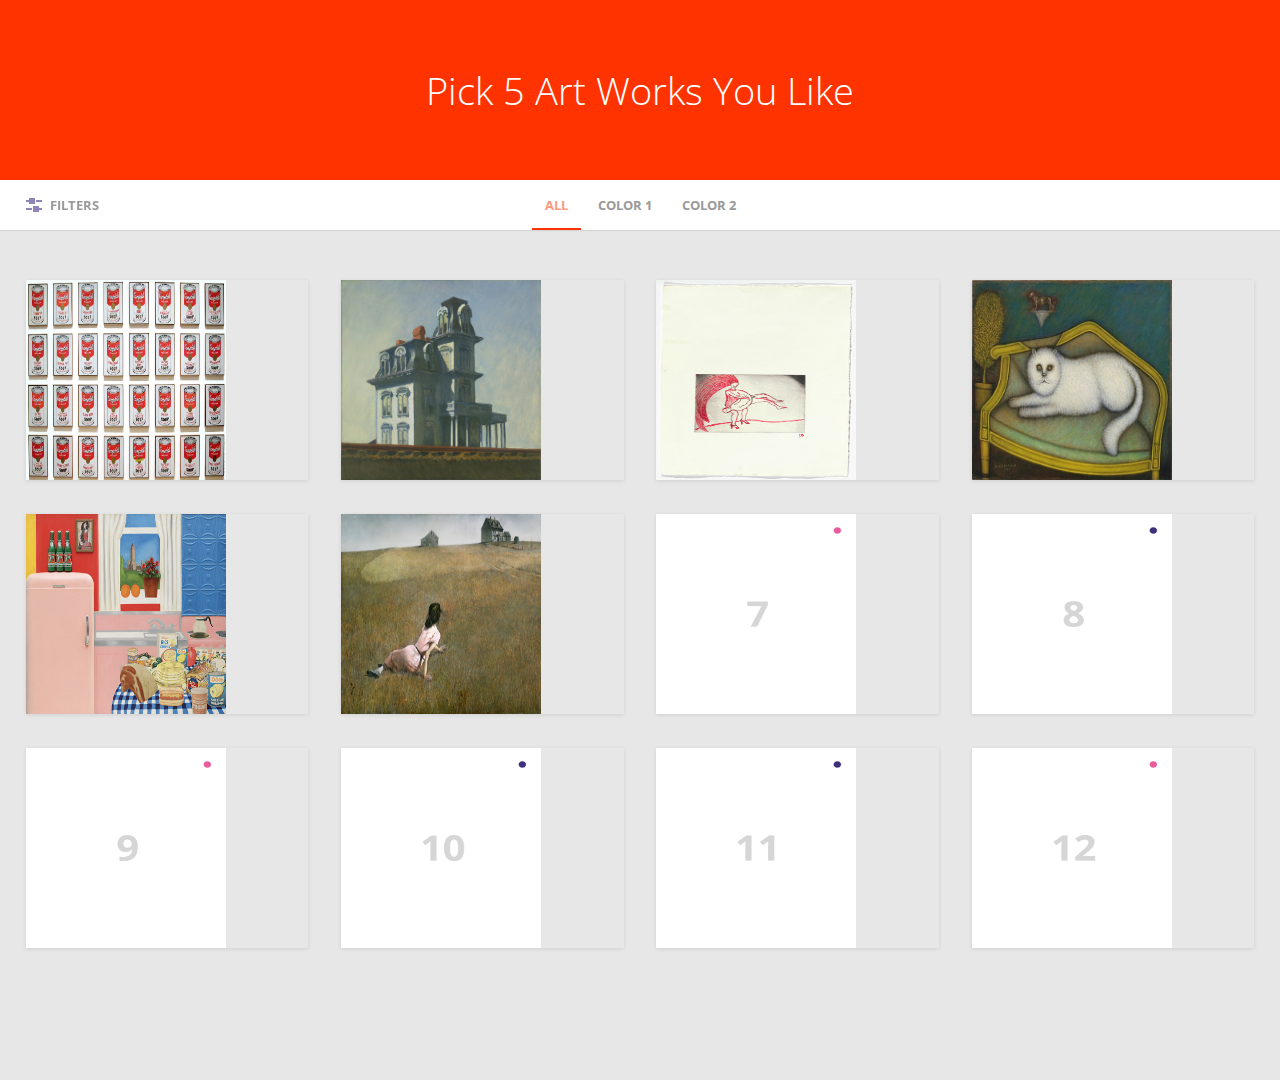
==== index_Mar16.html @ f7242a7c "Hello World" ====
<!doctype html>
<html lang="en" class="no-js">
<head>
	<meta charset="UTF-8">
	<meta name="viewport" content="width=device-width, initial-scale=1">

	<link href='http://fonts.googleapis.com/css?family=Open+Sans:400,300,600,700' rel='stylesheet' type='text/css'>

	<link rel="stylesheet" href="css/reset.css"> <!-- CSS reset -->
	<link rel="stylesheet" href="css/style.css"> <!-- Resource style -->
	<script src="js/modernizr.js"></script> <!-- Modernizr -->
  	
	<!-- <title> Content Filters | CodyHouse</title> -->
</head>
<body>
	<header class="cd-header">
		<h1>Pick 5 Art Works You Like</h1>
	</header>

	<main class="cd-main-content">
		<div class="cd-tab-filter-wrapper">
			<div class="cd-tab-filter">
				<ul class="cd-filters">
					<li class="placeholder"> 
						<a data-type="all" href="#0">All</a> <!-- selected option on mobile -->
					</li> 
					<li class="filter"><a class="selected" href="#0" data-type="all">All</a></li>
					<li class="filter" data-filter=".color-1"><a href="#0" data-type="color-1">Color 1</a></li>
					<li class="filter" data-filter=".color-2"><a href="#0" data-type="color-2">Color 2</a></li>
				</ul> <!-- cd-filters -->
			</div> <!-- cd-tab-filter -->
		</div> <!-- cd-tab-filter-wrapper -->

		<section class="cd-gallery">
			<ul>
				<li class="mix color-1 check1 radio2 option3"><img src="image/img-1.jpg" alt="Image 1"></li>
				<li class="mix color-2 check2 radio2 option2"><img src="image/img-2.jpg" alt="Image 2"></li>
				<li class="mix color-1 check3 radio3 option1"><img src="image/img-3.jpg" alt="Image 3"></li>
				<li class="mix color-1 check3 radio2 option4"><img src="image/img-4.jpg" alt="Image 4"></li>
				<li class="mix color-1 check1 radio3 option2"><img src="image/img-5.jpg" alt="Image 5"></li>
				<li class="mix color-2 check2 radio3 option3"><img src="image/img-6.jpg" alt="Image 6"></li>
				<li class="mix color-2 check2 radio2 option1"><img src="img/img-7.jpg" alt="Image 7"></li>
				<li class="mix color-1 check1 radio3 option4"><img src="img/img-8.jpg" alt="Image 8"></li>
				<li class="mix color-2 check1 radio2 option3"><img src="img/img-9.jpg" alt="Image 9"></li>
				<li class="mix color-1 check3 radio2 option4"><img src="img/img-10.jpg" alt="Image 10"></li>
				<li class="mix color-1 check3 radio3 option2"><img src="img/img-11.jpg" alt="Image 11"></li>
				<li class="mix color-2 check1 radio3 option1"><img src="img/img-12.jpg" alt="Image 12"></li>
				<li class="gap"></li>
				<li class="gap"></li>
				<li class="gap"></li>
			</ul>
			<div class="cd-fail-message">No results found</div>
		</section> <!-- cd-gallery -->

		<div class="cd-filter">
			<form>
				<div class="cd-filter-block">
					<h4>Search</h4>
					
					<div class="cd-filter-content">
						<input type="search" placeholder="Try color-1...">
					</div> <!-- cd-filter-content -->
				</div> <!-- cd-filter-block -->

				<div class="cd-filter-block">
					<h4>Check boxes</h4>

					<ul class="cd-filter-content cd-filters list">
						<li>
							<input class="filter" data-filter=".check1" type="checkbox" id="checkbox1">
			    			<label class="checkbox-label" for="checkbox1">Option 1</label>
						</li>

						<li>
							<input class="filter" data-filter=".check2" type="checkbox" id="checkbox2">
							<label class="checkbox-label" for="checkbox2">Option 2</label>
						</li>

						<li>
							<input class="filter" data-filter=".check3" type="checkbox" id="checkbox3">
							<label class="checkbox-label" for="checkbox3">Option 3</label>
						</li>
					</ul> <!-- cd-filter-content -->
				</div> <!-- cd-filter-block -->

				<div class="cd-filter-block">
					<h4>Select</h4>
					
					<div class="cd-filter-content">
						<div class="cd-select cd-filters">
							<select class="filter" name="selectThis" id="selectThis">
								<option value="">Choose an option</option>
								<option value=".option1">Option 1</option>
								<option value=".option2">Option 2</option>
								<option value=".option3">Option 3</option>
								<option value=".option4">Option 4</option>
							</select>
						</div> <!-- cd-select -->
					</div> <!-- cd-filter-content -->
				</div> <!-- cd-filter-block -->

				<div class="cd-filter-block">
					<h4>Radio buttons</h4>

					<ul class="cd-filter-content cd-filters list">
						<li>
							<input class="filter" data-filter="" type="radio" name="radioButton" id="radio1" checked>
							<label class="radio-label" for="radio1">All</label>
						</li>

						<li>
							<input class="filter" data-filter=".radio2" type="radio" name="radioButton" id="radio2">
							<label class="radio-label" for="radio2">Choice 2</label>
						</li>

						<li>
							<input class="filter" data-filter=".radio3" type="radio" name="radioButton" id="radio3">
							<label class="radio-label" for="radio3">Choice 3</label>
						</li>
					</ul> <!-- cd-filter-content -->
				</div> <!-- cd-filter-block -->
			</form>

			<a href="#0" class="cd-close">Close</a>
		</div> <!-- cd-filter -->

		<a href="#0" class="cd-filter-trigger">Filters</a>
	</main> <!-- cd-main-content -->
<script src="js/jquery-2.1.1.js"></script>
<script src="js/jquery.mixitup.min.js"></script>
<script src="js/main.js"></script> <!-- Resource jQuery -->
</body>
</html>
---- css/style.css ----
/* -------------------------------- 

Primary style

-------------------------------- */
*, *::after, *::before {
  -webkit-box-sizing: border-box;
  -moz-box-sizing: border-box;
  box-sizing: border-box;
}

html {
  font-size: 62.5%;
}

html * {
  -webkit-font-smoothing: antialiased;
  -moz-osx-font-smoothing: grayscale;
}

body {
  font-size: 1.6rem;
  font-family: "Open Sans", sans-serif;
  color: #ffffff;
  background-color: #e7e7e7;
}

a {
  color: #FEECE6;
  text-decoration: none;
}

/* -------------------------------- 

Main Components 

-------------------------------- */
.cd-header {
  /*position: relative;*/
  height: 150px;
  background-color: #FF3300;
}
.cd-header h1 {
  color: #ffffff;
  line-height: 150px;
  text-align: center;
  /*font-weight: bold;*/
  font-size: 38px;
  font-weight: 300;
}
@media only screen and (min-width: 1170px) {
  .cd-header {
    height: 180px;
  }
  .cd-header h1 {
    line-height: 180px;
  }
}

.cd-main-content {
  position: relative;
  min-height: 100vh;
}
.cd-main-content:after {
  content: "";
  display: table;
  clear: both;
}
.cd-main-content.is-fixed .cd-tab-filter-wrapper {
  position: fixed;
  top: 0;
  left: 0;
  width: 100%;
}
.cd-main-content.is-fixed .cd-gallery {
  padding-top: 76px;
}
.cd-main-content.is-fixed .cd-filter {
  position: fixed;
  height: 100vh;
  overflow: hidden;
}
.cd-main-content.is-fixed .cd-filter form {
  height: 100vh;
  overflow: auto;
  -webkit-overflow-scrolling: touch;
}
.cd-main-content.is-fixed .cd-filter-trigger {
  position: fixed;
}
@media only screen and (min-width: 768px) {
  .cd-main-content.is-fixed .cd-gallery {
    padding-top: 90px;
  }
}
@media only screen and (min-width: 1170px) {
  .cd-main-content.is-fixed .cd-gallery {
    padding-top: 100px;
  }
}

/* -------------------------------- 

xtab-filter 

-------------------------------- */
.cd-tab-filter-wrapper {
  background-color: #ffffff;
  box-shadow: 0 1px 1px rgba(0, 0, 0, 0.08);
  z-index: 1;
}
.cd-tab-filter-wrapper:after {
  content: "";
  display: table;
  clear: both;
}

.cd-tab-filter {
  /* tabbed navigation style on mobile - dropdown */
  position: relative;
  height: 50px;
  width: 140px;
  margin: 0 auto;
  z-index: 1;
}
.cd-tab-filter::after {
  /* small arrow icon */
  content: '';
  position: absolute;
  right: 14px;
  top: 50%;
  bottom: auto;
  -webkit-transform: translateY(-50%);
  -moz-transform: translateY(-50%);
  -ms-transform: translateY(-50%);
  -o-transform: translateY(-50%);
  transform: translateY(-50%);
  display: inline-block;
  width: 16px;
  height: 16px;
  background: url("../img/cd-icon-arrow.svg") no-repeat center center;
  -webkit-transition: all 0.3s;
  -moz-transition: all 0.3s;
  transition: all 0.3s;
  pointer-events: none;
}
.cd-tab-filter ul {
  position: absolute;
  top: 0;
  left: 0;
  background-color: #ffffff;
  box-shadow: inset 0 -2px 0 #41307c;
}
.cd-tab-filter li {
  display: none;
}
.cd-tab-filter li:first-child {
  /* this way the placehodler is alway visible */
  display: block;
}
.cd-tab-filter a {
  display: block;
  /* set same size of the .cd-tab-filter */
  height: 50px;
  width: 140px;
  line-height: 50px;
  padding-left: 14px;
}
.cd-tab-filter a.selected {
  background: #FEF2EE;
  color: #ffffff;
}
.cd-tab-filter.is-open::after {
  /* small arrow rotation */
  -webkit-transform: translateY(-50%) rotate(-180deg);
  -moz-transform: translateY(-50%) rotate(-180deg);
  -ms-transform: translateY(-50%) rotate(-180deg);
  -o-transform: translateY(-50%) rotate(-180deg);
  transform: translateY(-50%) rotate(-180deg);
}
.cd-tab-filter.is-open ul {
  box-shadow: inset 0 -2px 0 #41307c, 0 2px 10px rgba(0, 0, 0, 0.2);
}
.cd-tab-filter.is-open ul li {
  display: block;
}
.cd-tab-filter.is-open .placeholder a {
  /* reduces the opacity of the placeholder on mobile when the menu is open */
  opacity: .4;
}
@media only screen and (min-width: 768px) {
  .cd-tab-filter {
    /* tabbed navigation style on medium devices */
    width: auto;
    cursor: auto;
  }
  .cd-tab-filter::after {
    /* hide the arrow */
    display: none;
  }
  .cd-tab-filter ul {
    background: transparent;
    position: static;
    box-shadow: none;
    text-align: center;
  }
  .cd-tab-filter li {
    display: inline-block;
  }
  .cd-tab-filter li.placeholder {
    display: none !important;
  }
  .cd-tab-filter a {
    display: inline-block;
    padding: 0 1em;
    width: auto;
    color: #9a9a9a;
    text-transform: uppercase;
    font-weight: 700;
    font-size: 1.3rem;
  }
  .no-touch .cd-tab-filter a:hover {
    color: #FF9A80;
  }
  .cd-tab-filter a.selected {
    background: transparent;
    color: #FF9A80;
    /* create border bottom using box-shadow property */
    box-shadow: inset 0 -2px 0 #FF3300;
  }
  .cd-tab-filter.is-open ul li {
    display: inline-block;
  }
}
@media only screen and (min-width: 1170px) {
  .cd-tab-filter {
    /* tabbed navigation on big devices */
    width: 100%;
    float: right;
    margin: 0;
    -webkit-transition: width 0.3s;
    -moz-transition: width 0.3s;
    transition: width 0.3s;
  }
  .cd-tab-filter.filter-is-visible {
    /* reduce width when filter is visible */
    width: 80%;
  }
}

/* -------------------------------- 

xgallery 

-------------------------------- */
.cd-gallery {
  padding: 26px 5%;
  width: 100%;
}
.cd-gallery li {
  margin-bottom: 1.6em;
  box-shadow: 0 1px 4px rgba(0, 0, 0, 0.1);
  display: none;
}
.cd-gallery li.gap {
  /* used in combination with text-align: justify to align gallery elements */
  opacity: 0;
  height: 0;
  display: inline-block;
}
.cd-gallery img {

    width:  200px;
    height: 200px;
    background-position: 50% 50%;
    background-repeat:   no-repeat;
    background-size:     cover;

  display: block;
  /*width: 100%;*/
}
.cd-gallery .cd-fail-message {
  display: none;
  text-align: center;
}
@media only screen and (min-width: 768px) {
  .cd-gallery {
    padding: 40px 3%;
  }
  .cd-gallery ul {
    text-align: justify;
  }
  .cd-gallery ul:after {
    content: "";
    display: table;
    clear: both;
  }
  .cd-gallery li {
    width: 48%;
    margin-bottom: 2em;
  }
}
@media only screen and (min-width: 1170px) {
  .cd-gallery {
    padding: 50px 2%;
    float: right;
    -webkit-transition: width 0.3s;
    -moz-transition: width 0.3s;
    transition: width 0.3s;
  }
  .cd-gallery li {
    width: 23%;
  }
  .cd-gallery.filter-is-visible {
    /* reduce width when filter is visible */
    width: 80%;
  }
}

/* -------------------------------- 

xfilter 

-------------------------------- */
.cd-filter {
  position: absolute;
  top: 0;
  left: 0;
  width: 280px;
  height: 100%;
  background: #ffffff;
  box-shadow: 4px 4px 20px transparent;
  z-index: 2;
  /* Force Hardware Acceleration in WebKit */
  -webkit-transform: translateZ(0);
  -moz-transform: translateZ(0);
  -ms-transform: translateZ(0);
  -o-transform: translateZ(0);
  transform: translateZ(0);
  -webkit-backface-visibility: hidden;
  backface-visibility: hidden;
  -webkit-transform: translateX(-100%);
  -moz-transform: translateX(-100%);
  -ms-transform: translateX(-100%);
  -o-transform: translateX(-100%);
  transform: translateX(-100%);
  -webkit-transition: -webkit-transform 0.3s, box-shadow 0.3s;
  -moz-transition: -moz-transform 0.3s, box-shadow 0.3s;
  transition: transform 0.3s, box-shadow 0.3s;
}
.cd-filter::before {
  /* top colored bar */
  content: '';
  position: absolute;
  top: 0;
  left: 0;
  height: 50px;
  width: 100%;
  background-color: #B2B2B2
  ;
  /*@media only screen and (min-width: 1170px)
  .no-to@media only screen and (min-width: 1170px)
  .no-to;*/
  z-index: 2;
}
.cd-filter form {
  padding: 70px 20px;
}
.cd-filter .cd-close {
  position: absolute;
  top: 0;
  right: 0;
  height: 50px;
  line-height: 50px;
  width: 60px;
  color: #FF3300;
  font-size: 1.3rem;
  text-align: center;
  background: #FEECE6;
  opacity: 0;
  -webkit-transition: opacity 0.3s;
  -moz-transition: opacity 0.3s;
  transition: opacity 0.3s;
  z-index: 3;
}
.no-touch .cd-filter .cd-close:hover {
  background: #FEECE6;
  color:#FF9A80;
}
.cd-filter.filter-is-visible {
  -webkit-transform: translateX(0);
  -moz-transform: translateX(0);
  -ms-transform: translateX(0);
  -o-transform: translateX(0);
  transform: translateX(0);
  box-shadow: 4px 4px 20px rgba(0, 0, 0, 0.2);
}
.cd-filter.filter-is-visible .cd-close {
  opacity: 1;
}
@media only screen and (min-width: 1170px) {
  .cd-filter {
    width: 20%;
  }
  .cd-filter form {
    padding: 70px 10%;
  }
}

.cd-filter-trigger {
  position: absolute;
  top: 0;
  left: 0;
  height: 50px;
  line-height: 50px;
  width: 60px;
  /* image replacement */
  overflow: hidden;
  text-indent: 100%;
  color: transparent;
  white-space: nowrap;
  background: transparent url("../img/cd-icon-filter.svg") no-repeat center center;
  z-index: 3;
}
.cd-filter-trigger.filter-is-visible {
  pointer-events: none;
}
@media only screen and (min-width: 1170px) {
  .cd-filter-trigger {
    width: auto;
    left: 2%;
    text-indent: 0;
    color: #9a9a9a;
    text-transform: uppercase;
    font-size: 1.3rem;
    font-weight: 700;
    padding-left: 24px;
    background-position: left center;
    -webkit-transition: color 0.3s;
    -moz-transition: color 0.3s;
    transition: color 0.3s;
  }
  .no-touch .cd-filter-trigger:hover {
    color: #FF9A80;
  }
  .cd-filter-trigger.filter-is-visible, .cd-filter-trigger.filter-is-visible:hover {
    color: #ffffff;
  }
}

/* -------------------------------- 

xcustom form elements 

-------------------------------- */
.cd-filter-block {
  margin-bottom: 1.6em;
}
.cd-filter-block h4 {
  /* filter block title */
  position: relative;
  margin-bottom: .2em;
  padding: 10px 0 10px 20px;
  color: #9a9a9a;
  text-transform: uppercase;
  font-weight: 700;
  font-size: 1.3rem;
  -webkit-user-select: none;
  -moz-user-select: none;
  -ms-user-select: none;
  user-select: none;
  cursor: pointer;
}
.no-touch .cd-filter-block h4:hover {
  color: #FF9A80;
}
.cd-filter-block h4::before {
  /* arrow */
  content: '';
  position: absolute;
  left: 0;
  top: 50%;
  width: 16px;
  height: 16px;
  background: url("../img/cd-icon-arrow.svg") no-repeat center center;
  -webkit-transform: translateY(-50%);
  -moz-transform: translateY(-50%);
  -ms-transform: translateY(-50%);
  -o-transform: translateY(-50%);
  transform: translateY(-50%);
  -webkit-transition: -webkit-transform 0.3s;
  -moz-transition: -moz-transform 0.3s;
  transition: transform 0.3s;
}
.cd-filter-block h4.closed::before {
  -webkit-transform: translateY(-50%) rotate(-90deg);
  -moz-transform: translateY(-50%) rotate(-90deg);
  -ms-transform: translateY(-50%) rotate(-90deg);
  -o-transform: translateY(-50%) rotate(-90deg);
  transform: translateY(-50%) rotate(-90deg);
}
.cd-filter-block input, .cd-filter-block select,
.cd-filter-block .radio-label::before,
.cd-filter-block .checkbox-label::before {
  /* shared style for input elements */
  font-family: "Open Sans", sans-serif;
  border-radius: 0;
  background-color: #ffffff;
  border: 2px solid #e6e6e6;
}
.cd-filter-block input[type='search'],
.cd-filter-block input[type='text'],
.cd-filter-block select {
  width: 100%;
  padding: .8em;
  -webkit-appearance: none;
  -moz-appearance: none;
  -ms-appearance: none;
  -o-appearance: none;
  appearance: none;
  box-shadow: none;
}
.cd-filter-block input[type='search']:focus,
.cd-filter-block input[type='text']:focus,
.cd-filter-block select:focus {
  outline: none;
  background-color: #ffffff;
  border-color: #41307c;
}
.cd-filter-block input[type='search'] {
  /* custom style for the search element */
  border-color: transparent;
  background-color: #e6e6e6;
  /* prevent jump - ios devices */
  font-size: 1.6rem !important;
}
.cd-filter-block input[type='search']::-webkit-search-cancel-button {
  display: none;
}
.cd-filter-block .cd-select {
  /* select element wrapper */
  position: relative;
}
.cd-filter-block .cd-select::after {
  /* switcher arrow for select element */
  content: '';
  position: absolute;
  z-index: 1;
  right: 14px;
  top: 50%;
  -webkit-transform: translateY(-50%);
  -moz-transform: translateY(-50%);
  -ms-transform: translateY(-50%);
  -o-transform: translateY(-50%);
  transform: translateY(-50%);
  display: block;
  width: 16px;
  height: 16px;
  background: url("../img/cd-icon-arrow.svg") no-repeat center center;
  pointer-events: none;
}
.cd-filter-block select {
  cursor: pointer;
  font-size: 1.4rem;
}
.cd-filter-block select::-ms-expand {
  display: none;
}
.cd-filter-block .list li {
  position: relative;
  margin-bottom: .8em;
}
.cd-filter-block .list li:last-of-type {
  margin-bottom: 0;
}
.cd-filter-block input[type=radio],
.cd-filter-block input[type=checkbox] {
  /* hide original check and radio buttons */
  position: absolute;
  left: 0;
  top: 0;
  margin: 0;
  padding: 0;
  opacity: 0;
  z-index: 2;
}
.cd-filter-block .checkbox-label,
.cd-filter-block .radio-label {
  padding-left: 24px;
  font-size: 1.4rem;
  -webkit-user-select: none;
  -moz-user-select: none;
  -ms-user-select: none;
  user-select: none;
}
.cd-filter-block .checkbox-label::before, .cd-filter-block .checkbox-label::after,
.cd-filter-block .radio-label::before,
.cd-filter-block .radio-label::after {
  /* custom radio and check boxes */
  content: '';
  display: block;
  position: absolute;
  top: 50%;
  -webkit-transform: translateY(-50%);
  -moz-transform: translateY(-50%);
  -ms-transform: translateY(-50%);
  -o-transform: translateY(-50%);
  transform: translateY(-50%);
}
.cd-filter-block .checkbox-label::before,
.cd-filter-block .radio-label::before {
  width: 16px;
  height: 16px;
  left: 0;
}
.cd-filter-block .checkbox-label::after,
.cd-filter-block .radio-label::after {
  /* check mark - hidden */
  display: none;
}
.cd-filter-block .checkbox-label::after {
  /* check mark style for check boxes */
  width: 16px;
  height: 16px;
  background: url("../img/cd-icon-check.svg") no-repeat center center;
}
.cd-filter-block .radio-label::before,
.cd-filter-block .radio-label::after {
  border-radius: 50%;
}
.cd-filter-block .radio-label::after {
  /* check mark style for radio buttons */
  width: 6px;
  height: 6px;
  background-color: #ffffff;
  left: 5px;
}
.cd-filter-block input[type=radio]:checked + label::before,
.cd-filter-block input[type=checkbox]:checked + label::before {
  border-color: #41307c;
  background-color: #41307c;
}
.cd-filter-block input[type=radio]:checked + label::after,
.cd-filter-block input[type=checkbox]:checked + label::after {
  display: block;
}

@-moz-document url-prefix() {
  /* hide custom arrow on Firefox - select element */
  .cd-filter-block .cd-select::after {
    display: none;
  }
}
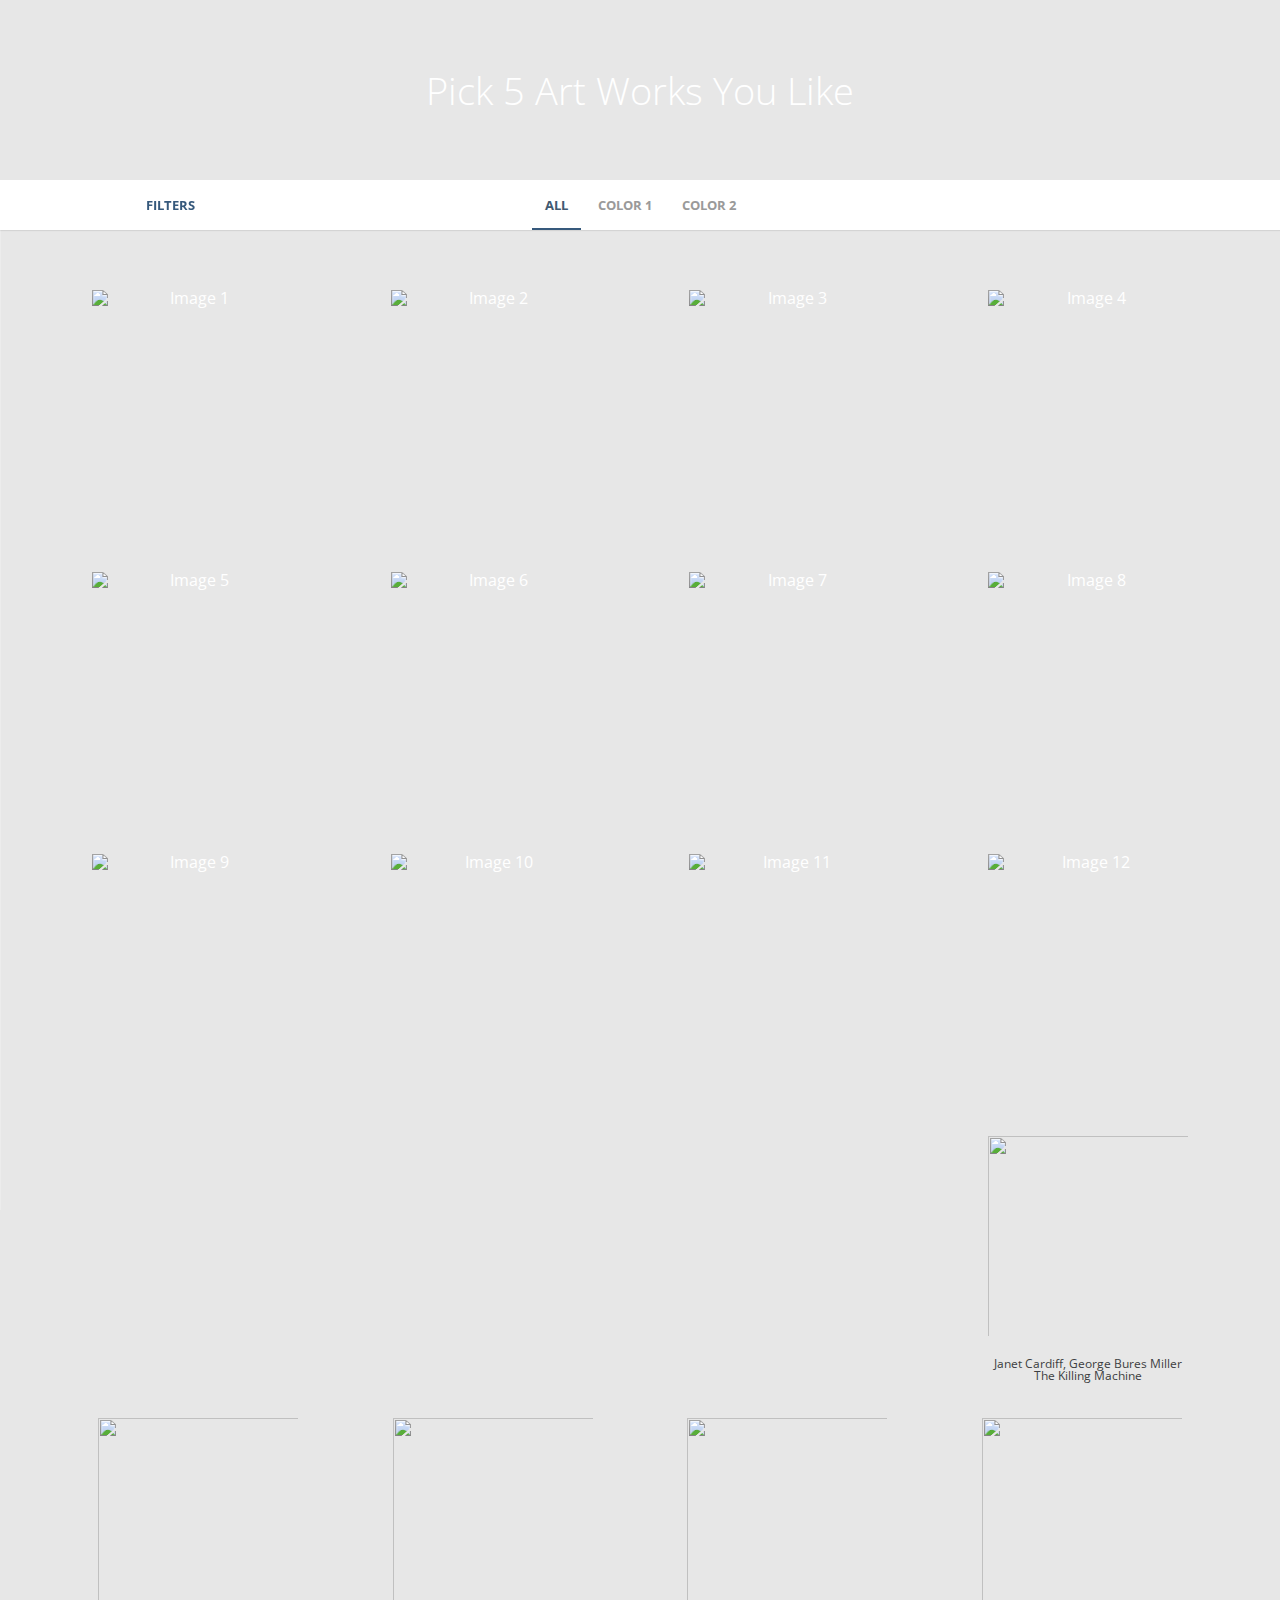
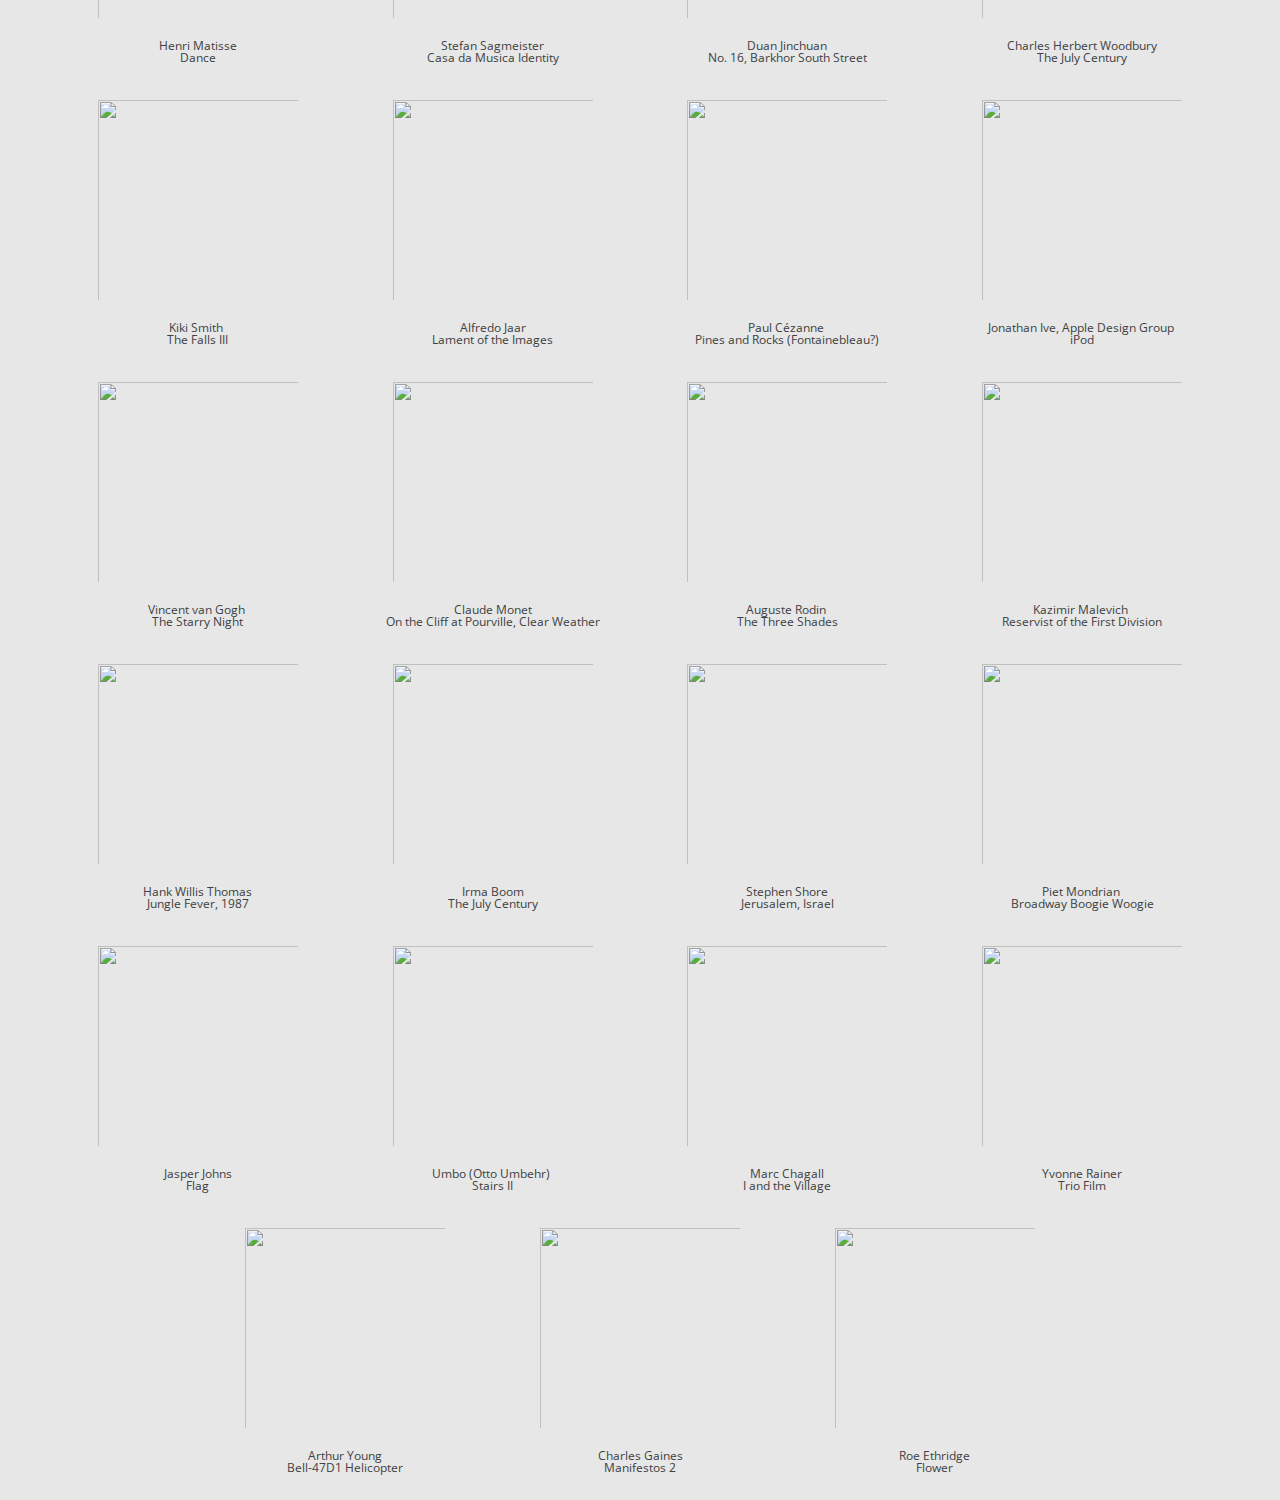
==== commit dcd84486: "update" ====
--- a/index_Mar16.html
+++ b/index_Mar16.html
@@ -7,7 +7,7 @@
 	<link href='http://fonts.googleapis.com/css?family=Open+Sans:400,300,600,700' rel='stylesheet' type='text/css'>
 
 	<link rel="stylesheet" href="css/reset.css"> <!-- CSS reset -->
-	<link rel="stylesheet" href="css/style.css"> <!-- Resource style -->
+	<link rel="stylesheet" href="css/style_style.css"> <!-- Resource style -->
 	<script src="js/modernizr.js"></script> <!-- Modernizr -->
   	
 	<!-- <title> Content Filters | CodyHouse</title> -->
@@ -66,9 +66,9 @@
 					<h4>Check boxes</h4>
 
 					<ul class="cd-filter-content cd-filters list">
-						<li>
-							<input class="filter" data-filter=".check1" type="checkbox" id="checkbox1">
-			    			<label class="checkbox-label" for="checkbox1">Option 1</label>
+						<li> 
+							<input class="filter" data-filter=".check1" type="checkbox"id="checkbox1" >
+			    			<label class="checkbox-label" for="checkbox1"><li><h5>Architecture and Design</h5></li></label>
 						</li>
 
 						<li>
@@ -128,6 +128,10 @@
 	</main> <!-- cd-main-content -->
 <script src="js/jquery-2.1.1.js"></script>
 <script src="js/jquery.mixitup.min.js"></script>
+<script src="js/mixitup.js"></script>
+<script src="js/selector.js"></script> 
 <script src="js/main.js"></script> <!-- Resource jQuery -->
+<script src="js/css-pop.js"></script>  <!-- popup window -->
+
 </body>
 </html>--- a/css/style_style.css
+++ b/css/style_style.css
@@ -0,0 +1,784 @@
+/* ----------------------------- 
+Primary style
+-------------------------------- */
+*, *::after, *::before {
+  -webkit-box-sizing: border-box;
+  -moz-box-sizing: border-box;
+  box-sizing: border-box;
+} 
+
+html {
+  font-size: 62.5%;
+}
+
+html * {
+  -webkit-font-smoothing: antialiased;
+  -moz-osx-font-smoothing: grayscale;
+}
+
+body {
+  font-size: 1.6rem;
+  font-family: "Open Sans", sans-serif;
+  color: #ffffff;
+  background-color: #e7e7e7;
+}
+
+a {
+  color: #B2B2B2;
+  text-decoration: none;
+  font-size: 1.2rem;
+}
+
+h5{
+  font-size: 1.3rem;
+  color: black;
+}
+
+h1 img{
+  width:100%;
+  height:181px;
+}
+
+.checkbox-label:after{
+   z-index: 1;
+   display: none;
+
+}
+
+.ui-checkbox-on {
+  z-index: 99;
+  background: url("../image/cd-icon-arrow.svg") no-repeat center center;
+  background-color: #00ffec;
+}
+
+#imageText{
+  font-size: 1.2rem;
+  color:#3d3f42;
+}
+
+.kicker{
+     display: none;
+    z-index: 99;
+    position: relative;
+    bottom: 0;
+  }
+
+.imageDisplay li{
+ 
+padding: 10px auto;
+position: absolute;
+
+}  
+/* -------------------------------- 
+Main Components 
+-------------------------------- */
+.cd-header {
+  position: relative;
+/*  height: 150px;
+  background-color: #5da1a1;*/
+}
+.cd-header h1 {
+  color: #ffffff;
+  line-height: 150px;
+  text-align: center;
+  /*font-weight: bold;*/
+  font-size: 38px;
+  font-weight: 300;
+}
+@media only screen and (min-width: 1170px) {
+  .cd-header {
+    height: 180px;
+  }
+  .cd-header h1 {
+    line-height: 180px;
+  }
+}
+
+.cd-main-content {
+  position: relative;
+  min-height: 100vh;
+}
+.cd-main-content:after {
+  content: "";
+  display: table;
+  clear: both;
+}
+.cd-main-content.is-fixed .cd-tab-filter-wrapper {
+  position: fixed;
+  top: 0;
+  left: 0;
+  width: 100%;
+}
+.cd-main-content.is-fixed .cd-gallery {
+  padding-top: 76px;
+}
+.cd-main-content.is-fixed .cd-filter {
+  position: fixed;
+  height: 100vh;
+  overflow: hidden;
+}
+.cd-main-content.is-fixed .cd-filter form {
+  height: 100vh;
+  overflow: auto;
+  -webkit-overflow-scrolling: touch;
+}
+.cd-main-content.is-fixed .cd-filter-trigger {
+  position: fixed;
+}
+
+@media only screen and (min-width: 768px) {
+  .cd-main-content.is-fixed .cd-gallery {
+    padding-top: 90px;
+  }
+}
+@media only screen and (min-width: 1170px) {
+  .cd-main-content.is-fixed .cd-gallery {
+    padding-top: 100px;
+  }
+}
+
+
+
+/* -------------------------------- 
+xtab-filter 
+-------------------------------- */
+
+.cd-filter-trigger {
+  position: absolute;
+  top: 0;
+  left: 0;
+  height: 50px;
+  line-height: 50px;
+  width: 60px;
+  overflow: hidden;
+  text-indent: 100%;
+  white-space: nowrap;
+  /*background: transparent url("../img/cd-icon-filter.svg") no-repeat center center;*/
+  z-index: 3;
+}
+
+.cd-tab-filter-wrapper {
+  background-color: #ffffff;
+  box-shadow: 0 1px 1px rgba(0, 0, 0, 0.08);
+  z-index: 1;
+}
+.cd-tab-filter-wrapper:after {
+  content: "";
+  display: table;
+  clear: both;
+}
+
+.cd-tab-filter {
+  /* tabbed navigation style on mobile - dropdown */
+  position: relative;
+  height: 50px;
+  width: 140px;
+  margin: 0 auto;
+  z-index: 1;
+}
+.cd-tab-filter::after {
+  /* small arrow icon */
+  content: '';
+  position: absolute;
+  right: 14px;
+  top: 50%;
+  bottom: auto;
+  -webkit-transform: translateY(-50%);
+  -moz-transform: translateY(-50%);
+  -ms-transform: translateY(-50%);
+  -o-transform: translateY(-50%);
+  transform: translateY(-50%);
+  display: inline-block;
+  width: 16px;
+  height: 16px;
+  background: url("../image/cd-icon-arrow.svg") no-repeat center center;
+  -webkit-transition: all 0.3s;
+  -moz-transition: all 0.3s;
+  transition: all 0.3s;
+  pointer-events: none;
+}
+.cd-tab-filter ul {
+  position: absolute;
+  top: 0;
+  left: 0;
+  background-color: #ffffff;
+  box-shadow: inset 0 -2px 0 #41307c;
+}
+.cd-tab-filter li {
+  display: none;
+}
+.cd-tab-filter li:first-child {
+  /* this way the placehodler is alway visible */
+  display: block;
+}
+.cd-tab-filter a {
+  display: block;
+  /* set same size of the .cd-tab-filter */
+  height: 50px;
+  width: 140px;
+  line-height: 50px;
+  padding-left: 14px;
+}
+.cd-tab-filter a.selected {
+  background: #FEF2EE;
+  color: #ffffff;
+}
+.cd-tab-filter.is-open::after {
+  /* small arrow rotation */
+  -webkit-transform: translateY(-50%) rotate(-180deg);
+  -moz-transform: translateY(-50%) rotate(-180deg);
+  -ms-transform: translateY(-50%) rotate(-180deg);
+  -o-transform: translateY(-50%) rotate(-180deg);
+  transform: translateY(-50%) rotate(-180deg);
+}
+.cd-tab-filter.is-open ul {
+  box-shadow: inset 0 -2px 0 #41307c, 0 2px 10px rgba(0, 0, 0, 0.2);
+}
+.cd-tab-filter.is-open ul li {
+  display: block;
+}
+.cd-tab-filter.is-open .placeholder a {
+  /* reduces the opacity of the placeholder on mobile when the menu is open */
+  opacity: .4;
+}
+@media only screen and (min-width: 768px) {
+  .cd-tab-filter {
+    /* tabbed navigation style on medium devices */
+    width: auto;
+    cursor: auto;
+  }
+  .cd-tab-filter::after {
+    /* hide the arrow */
+    display: none;
+  }
+  .cd-tab-filter ul {
+    background: transparent;
+    position: static;
+    box-shadow: none;
+    text-align: center;
+  }
+  .cd-tab-filter li {
+    display: inline-block;
+  }
+  .cd-tab-filter li.placeholder {
+    display: none !important;
+  }
+  .cd-tab-filter a {
+    display: inline-block;
+    padding: 0 1em;
+    width: auto;
+    color: #9a9a9a;
+    text-transform: uppercase;
+    font-weight: 700;
+    font-size: 1.3rem;
+  }
+  .no-touch .cd-tab-filter a:hover {
+    color: #5d7fa1;
+  }
+  .cd-tab-filter a.selected {
+    background: transparent;
+    color: #415971;
+    /* create border bottom using box-shadow property */
+    box-shadow: inset 0 -2px 0 #36597c;
+  }
+  .cd-tab-filter.is-open ul li {
+    display: inline-block;
+  }
+}
+@media only screen and (min-width: 1170px) {
+  .cd-tab-filter {
+    /* tabbed navigation on big devices */
+    width: 100%;
+    float: right;
+    margin: 0;
+    -webkit-transition: width 0.3s;
+    -moz-transition: width 0.3s;
+    transition: width 0.3s;
+  }
+  .cd-tab-filter.filter-is-visible {
+    /* reduce width when filter is visible */
+    width: 40%;
+  }
+}
+
+/* -------------------------------- 
+xgallery 
+-------------------------------- */
+.ui-loader{
+  display: none;
+}
+
+.cd-gallery {
+  padding: 26px 5%;
+  width: 100%;
+}
+.cd-gallery li {
+  margin-bottom: 1.6em;
+  box-shadow: 0 rgba(0, 0, 0, 0.1);
+  display: none;
+  height: 250px;
+  text-align:center;
+  height=50px;
+}
+.cd-gallery li.gap {
+  /* used in combination with text-align: justify to align gallery elements */
+  opacity: 0;
+  height: 0;
+  display: inline-block;
+}
+.cd-gallery img {
+   
+    display: inline-block;
+    width: 100%;
+    width: 200px;
+    height: 200px;
+    /* margin: 10px 10px; */
+    padding: 10px 10px;
+  
+}
+
+
+
+.cd-gallery .cd-fail-message {
+  display: none;
+  text-align: center;
+}
+
+/* -------------------------------- 
+xgallery 
+-------------------------------- */
+@media (max-width: 1000px) {
+
+ .cd-gallery img {
+   
+    display: inline-block;
+    width: 100%;
+    width: 180px;
+    height: 180px;
+     margin: 10px 10px; 
+    padding: 10px 10px
+  }
+}
+
+
+@media only screen and (min-width: 1008px) {
+  .cd-gallery {
+    padding: 40px 3%;
+  }
+  .cd-gallery ul {
+    text-align: center;
+  }
+  .cd-gallery ul:after {
+    content: "";
+    display: table;
+    clear: both;
+
+  }
+  .cd-gallery li {
+    width: 24%;
+    margin-bottom: 2em;
+  }
+  .cd-gallery img {
+   
+    display: inline-block;
+    width: 100%;
+    width: 220px;
+    height: 220px;
+    /* margin: 10px 10px; */
+    padding: 10px 10px
+  }
+
+  .imgText{
+    background-color: #000000;
+    z-index: 9999;
+  }
+}
+
+@media only screen and (min-width:768px) {
+  .Good_1.Good{
+    position: inherit;
+    margin: 0 5%;
+    width:100%;
+    z-index: 2;
+    border: 1 px solid #dcdcdc;
+    background: rgba(132, 131, 133, 0.8); 
+    bottom: 0;
+    width: 90%;
+  }
+  
+  .cd-gallery {
+    padding: 50px 2%;
+    float: right;
+    -webkit-transition: width 0.3s;
+    -moz-transition: width 0.3s;
+    transition: width 0.3s;
+  }
+
+  .cd-gallery.filter-is-visible {
+    /* reduce width when filter is visible */
+    width: 80%; 
+  }
+
+  .cd-gallery.filter-is-visible img {
+    /*reduce image width when filter is visible*/
+    width: 160px;
+    height: 160px;
+  }
+}
+
+  #selection-wrapper{
+    position: fixed;
+    margin: 0 auto;
+    width:100%;
+  }
+  .Good_1.Good.filter-is-visible{
+    width: 80%;
+
+}
+
+  .Good_1 img{
+    display: block;
+    float: left;
+    width: 100px;
+    height: 100px;
+    margin: 1em;
+  }
+
+
+/* -------------------------------- 
+xfilter 
+-------------------------------- */
+
+.cd-filter {
+  position: absolute;
+  top: 0;
+  left: 0;
+  width: 480px;
+  height: 100%;
+  background: #ffffff;
+  box-shadow: 4px 4px 20px transparent;
+  z-index: 2;
+  /* Force Hardware Acceleration in WebKit */
+  -webkit-transform: translateZ(0);
+  -moz-transform: translateZ(0);
+  -ms-transform: translateZ(0);
+  -o-transform: translateZ(0);
+  transform: translateZ(0);
+  -webkit-backface-visibility: hidden;
+  backface-visibility: hidden;
+  -webkit-transform: translateX(-100%);
+  -moz-transform: translateX(-100%);
+  -ms-transform: translateX(-100%);
+  -o-transform: translateX(-100%);
+  transform: translateX(-100%);
+  -webkit-transition: -webkit-transform 0.3s, box-shadow 0.3s;
+  -moz-transition: -moz-transform 0.3s, box-shadow 0.3s;
+  transition: transform 0.3s, box-shadow 0.3s;
+}
+.cd-filter::before {
+  /* top colored bar */
+  content: '';
+  position: absolute;
+  top: 0;
+  left: 0;
+  height: 50px;
+  width: 100%;
+  background-color: #B2B2B2
+  ;
+  /*@media only screen and (min-width: 1170px)
+  .no-to@media only screen and (min-width: 1170px)
+  .no-to;*/
+  z-index: 2;
+}
+.cd-filter form {
+  padding: 70px 40px;
+}
+.cd-filter .cd-close {
+  position: absolute;
+  top: 0;
+  right: 0;
+  height: 50px;
+  line-height: 50px;
+  width: 60px;
+  color: #FFFFFF;
+  font-size: 1.3rem;
+  text-align: center;
+  background: #5d7fa1;
+  opacity: 0;
+  -webkit-transition: opacity 0.3s;
+  -moz-transition: opacity 0.3s;
+  transition: opacity 0.3s;
+  z-index: 3;
+}
+.no-touch .cd-filter .cd-close:hover {
+  background: #5d7fa1;
+  color:#FFFFFF;
+}
+.cd-filter.filter-is-visible {
+  -webkit-transform: translateX(0);
+  -moz-transform: translateX(0);
+  -ms-transform: translateX(0);
+  -o-transform: translateX(0);
+  transform: translateX(0);
+  box-shadow: 4px 4px 20px rgba(0, 0, 0, 0.2);
+  width: 280px;
+}
+.cd-filter.filter-is-visible .cd-close {
+  opacity: 1;
+}
+@media only screen and (min-width: 1170px) {
+  .cd-filter {
+    width: 16%;
+  }
+  .cd-filter form {
+    padding: 70px 10%;
+
+  }
+
+  .cd-filter-trigger {
+    width: auto;
+    left: 2%;
+    text-indent: 0;
+    color: #9a9a9a;
+    text-transform: uppercase;
+    font-size: 1.3rem;
+    font-weight: 700;
+    padding-left: 24px;
+    background-position: left center;
+    -webkit-transition: color 0.3s;
+    -moz-transition: color 0.3s;
+    transition: color 0.3s;
+  }
+  .cd-filter-trigger.filter-is-visible {
+    pointer-events: none;
+  }
+
+}
+@media only screen and (min-width: 870px) {
+  .cd-filter-trigger {
+    width: auto;
+    left: 2%;
+    text-indent: 0;
+    color: #36597c;
+    text-transform: uppercase;
+    font-size: 1.3rem;
+    font-weight: 700;
+    padding-left: 120px;
+    background-position: left center;
+    -webkit-transition: color 0.3s;
+    -moz-transition: color 0.3s;
+    transition: color 0.3s;
+  }
+  .no-touch .cd-filter-trigger:hover {
+    color: #5d7fa1;
+  }
+  .cd-filter-trigger.filter-is-visible, .cd-filter-trigger.filter-is-visible:hover {
+    color: #ffffff;
+
+  }
+}
+
+/* -------------------------------- 
+xcustom form elements 
+-------------------------------- */
+.cd-filter-block {
+  margin-bottom: 1.6em;
+}
+.cd-filter-block h4 {
+  /* filter block title */
+  position: relative;
+  margin-bottom: .2em;
+  padding: 10px 0 10px 20px;
+  color: #9a9a9a;
+  text-transform: uppercase;
+  font-weight: 700;
+  font-size: 1.3rem;
+  -webkit-user-select: none;
+  -moz-user-select: none;
+  -ms-user-select: none;
+  user-select: none;
+  cursor: pointer;
+}
+.no-touch .cd-filter-block h4:hover {
+  color: #5d7fa1;
+}
+.cd-filter-block h4::before {
+  /* arrow */
+  content: '';
+  position: absolute;
+  left: 0;
+  top: 50%;
+  width: 16px;
+  height: 16px;
+  background: url("../image/cd-icon-arrow.svg") no-repeat center center;
+  -webkit-transform: translateY(-50%);
+  -moz-transform: translateY(-50%);
+  -ms-transform: translateY(-50%);
+  -o-transform: translateY(-50%);
+  transform: translateY(-50%);
+  -webkit-transition: -webkit-transform 0.3s;
+  -moz-transition: -moz-transform 0.3s;
+  transition: transform 0.3s;
+}
+.cd-filter-block h4.closed::before {
+  -webkit-transform: translateY(-50%) rotate(-90deg);
+  -moz-transform: translateY(-50%) rotate(-90deg);
+  -ms-transform: translateY(-50%) rotate(-90deg);
+  -o-transform: translateY(-50%) rotate(-90deg);
+  transform: translateY(-50%) rotate(-90deg);
+}
+.cd-filter-block input, .cd-filter-block select,
+.cd-filter-block .radio-label::before,
+.cd-filter-block .checkbox-label::before {
+  /* shared style for input elements */
+  font-family: "Open Sans", sans-serif;
+  border-radius: 0;
+  background-color: #ffffff;
+  border: 2px solid #e6e6e6;
+}
+
+.cd-filter-block input[type='search'],
+.cd-filter-block input[type='text'],
+.cd-filter-block select {
+  width: 100%;
+  padding: .8em;
+  -webkit-appearance: none;
+  -moz-appearance: none;
+  -ms-appearance: none;
+  -o-appearance: none;
+  appearance: none;
+  box-shadow: none;
+}
+.cd-filter-block input[type='search']:focus,
+.cd-filter-block input[type='text']:focus,
+.cd-filter-block select:focus {
+  outline: none;
+  background-color: #ffffff;
+  border-color: #41307c;
+}
+.cd-filter-block input[type='search'] {
+  /* custom style for the search element */
+  border-color: transparent;
+  background-color: #e6e6e6;
+  /* prevent jump - ios devices */
+  font-size: 1.6rem !important;
+}
+.cd-filter-block input[type='search']::-webkit-search-cancel-button {
+  display: none;
+}
+.cd-filter-block .cd-select {
+  /* select element wrapper */
+  position: relative;
+}
+.cd-filter-block .cd-select::after {
+  /* switcher arrow for select element */
+  content: '';
+  position: absolute;
+  z-index: 10;
+  right: 14px;
+  top: 50%;
+  -webkit-transform: translateY(-50%);
+  -moz-transform: translateY(-50%);
+  -ms-transform: translateY(-50%);
+  -o-transform: translateY(-50%);
+  transform: translateY(-50%);
+  display: block;
+  width: 16px;
+  height: 16px;
+  background: url("../image/cd-icon-arrow.svg") no-repeat center center;
+  pointer-events: none;
+}
+.cd-filter-block select {
+  cursor: pointer;
+  font-size: 1.4rem;
+}
+.cd-filter-block select::-ms-expand {
+  display: none;
+}
+.cd-filter-block .list li {
+  position: relative;
+  margin-bottom: .8em;
+}
+.cd-filter-block .list li:last-of-type {
+  margin-bottom: 0;
+}
+.cd-filter-block input[type=radio],
+.cd-filter-block input[type=checkbox] {
+  /* hide original check and radio buttons */
+  position: absolute;
+  left: 0;
+  top: 0;
+  margin: 0;
+  padding: 0;
+  opacity: 0;
+  z-index: 2;
+}
+.cd-filter-block .checkbox-label,
+.cd-filter-block .radio-label {
+  padding-left: 24px;
+  font-size: 1.4rem;
+  -webkit-user-select: none;
+  -moz-user-select: none;
+  -ms-user-select: none;
+  user-select: none;
+}
+.cd-filter-block .checkbox-label::before, .cd-filter-block .checkbox-label::after,
+.cd-filter-block .radio-label::before,
+.cd-filter-block .radio-label::after {
+  /* custom radio and check boxes */
+  content: '';
+  display: block;
+  position: absolute;
+  top: 50%;
+
+  -webkit-transform: translateY(-50%);
+  -moz-transform: translateY(-50%);
+  -ms-transform: translateY(-50%);
+  -o-transform: translateY(-50%);
+  transform: translateY(-50%);
+}
+.cd-filter-block .checkbox-label::before,
+.cd-filter-block .radio-label::before {
+  width: 16px;
+  height: 16px;
+  left: 0;
+}
+.cd-filter-block .checkbox-label::after,
+.cd-filter-block .radio-label::after {
+  /* check mark - hidden */
+  display: none;
+}
+.cd-filter-block .checkbox-label::after {
+  /* check mark style for check boxes */
+  width: 16px;
+  height: 16px;
+  /*background: url("../image/cd-icon-check.svg") no-repeat center center;*/
+}
+.cd-filter-block .radio-label::before,
+.cd-filter-block .radio-label::after {
+  border-radius: 50%;
+}
+.cd-filter-block .radio-label::after {
+  /* check mark style for radio buttons */
+  width: 6px;
+  height: 6px;
+  background-color: #ffffff;
+  left: 5px;
+}
+.cd-filter-block input[type=radio]:checked + label::before,
+.cd-filter-block input[type=checkbox]:checked + label::before {
+  border-color: #41307c;
+  background-color: #41307c;
+}
+.cd-filter-block input[type=radio]:checked + label::after,
+.cd-filter-block input[type=checkbox]:checked + label::after {
+  display: block;
+}
+@-moz-document url-prefix() {
+  /* hide custom arrow on Firefox - select element */
+  .cd-filter-block .cd-select::after {
+    display: none;
+  }
+}
+Status API Training Shop Blog About
+© 2015 GitHub, Inc. Terms Privacy Security Contact
